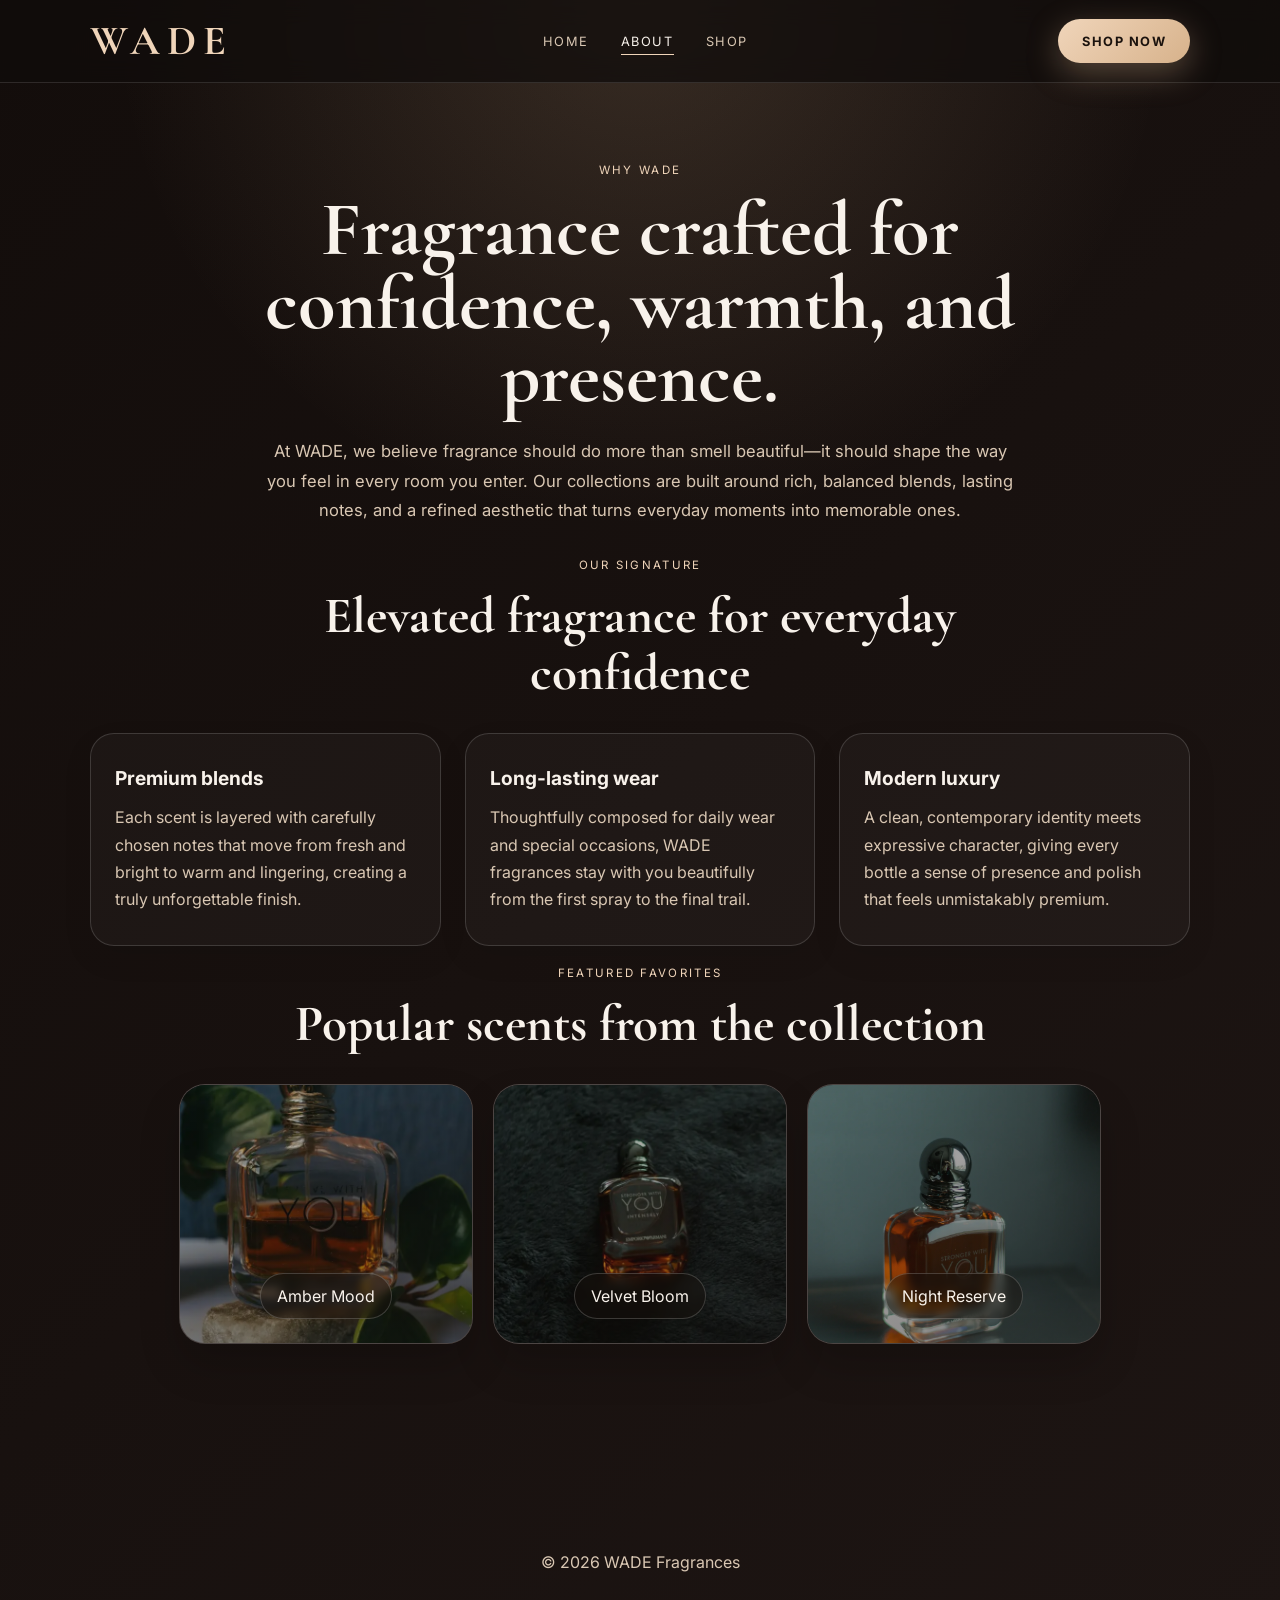
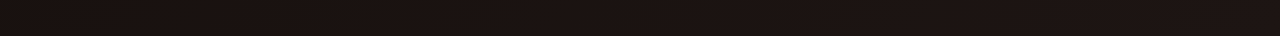
==== about.html @ f9b4cc5c "code adjustments" ====
<!DOCTYPE html>
<html lang="en">
  <head>
    <meta charset="UTF-8" />
    <meta name="viewport" content="width=device-width, initial-scale=1.0" />
    <meta
      name="description"
      content="Learn about WADE Fragrances and explore our signature scent collection."
    />
    <title>About WADE Fragrances</title>
    <link rel="preconnect" href="https://fonts.googleapis.com" />
    <link rel="preconnect" href="https://fonts.gstatic.com" crossorigin />
    <link
      href="https://fonts.googleapis.com/css2?family=Cormorant+Garamond:wght@500;600;700&family=Inter:wght@400;500;600;700;800&display=swap"
      rel="stylesheet"
    />
    <link rel="stylesheet" href="style.css" />
  </head>
  <body>
    <header class="site-header">
      <div class="brand-wrap">
        <a href="index.html" class="brand-name">WADE</a>
      </div>

      <nav class="main-nav" aria-label="Main navigation">
        <a href="index.html">Home</a>
        <a href="about.html" class="current-page">About</a>
        <a href="shopping.html">Shop</a>
      </nav>

      <a href="shopping.html" class="nav-button">Shop Now</a>
    </header>

    <main class="about-page">
      <section class="about-hero">
        <div class="section-heading">
          <p class="eyebrow">Why WADE</p>
          <h1>Fragrance crafted for confidence, warmth, and presence.</h1>
        </div>

        <p class="about-story">
          At WADE, we believe fragrance should do more than smell beautiful—it should shape the way
          you feel in every room you enter. Our collections are built around rich, balanced blends,
          lasting notes, and a refined aesthetic that turns everyday moments into memorable ones.
        </p>
      </section>

      <section class="story-section">
        <div class="section-heading">
          <p class="eyebrow">Our signature</p>
          <h2>Elevated fragrance for everyday confidence</h2>
        </div>

        <div class="about-grid">
          <div class="info-card">
            <h3>Premium blends</h3>
            <p>
              Each scent is layered with carefully chosen notes that move from fresh and bright to
              warm and lingering, creating a truly unforgettable finish.
            </p>
          </div>
          <div class="info-card">
            <h3>Long-lasting wear</h3>
            <p>
              Thoughtfully composed for daily wear and special occasions, WADE fragrances stay with
              you beautifully from the first spray to the final trail.
            </p>
          </div>
          <div class="info-card">
            <h3>Modern luxury</h3>
            <p>
              A clean, contemporary identity meets expressive character, giving every bottle a sense
              of presence and polish that feels unmistakably premium.
            </p>
          </div>
        </div>
      </section>

      <section class="gallery-section">
        <div class="section-heading">
          <p class="eyebrow">Featured favorites</p>
          <h2>Popular scents from the collection</h2>
        </div>

        <div class="mini-gallery">
          <div class="mini-card mini-one">
            <span>Amber Mood</span>
          </div>
          <div class="mini-card mini-two">
            <span>Velvet Bloom</span>
          </div>
          <div class="mini-card mini-three">
            <span>Night Reserve</span>
          </div>
        </div>
      </section>
    </main>

    <footer class="site-footer">
      <p>© 2026 WADE Fragrances</p>
    </footer>

    <script>
      const galleryImages = [
        'stronger with you medium.webp',
        'stronger with you 1 medium.webp',
        'stronger with you 1 small.webp',
        'stonger with you 2 medium.webp',
        'stonger with you 2 small.webp',
        'stonger with you small.webp'
      ];

      document.querySelectorAll('.mini-card').forEach((card) => {
        const image = galleryImages[Math.floor(Math.random() * galleryImages.length)];
        card.style.setProperty('--card-image', `url("Images/${encodeURI(image)}")`);
      });
    </script>
  </body>
</html>
---- style.css ----
:root {
  --bg: #130d0b;
  --bg-soft: #221813;
  --panel: rgba(36, 27, 23, 0.7);
  --panel-strong: rgba(18, 13, 11, 0.92);
  --line: rgba(255, 255, 255, 0.15);
  --text: #f8f2eb;
  --muted: #d9c7b3;
  --gold: #d7b28b;
  --gold-soft: #f0d5ba;
  --shadow: rgba(0, 0, 0, 0.35);
}

* {
  box-sizing: border-box;
}

html {
  scroll-behavior: smooth;
  -webkit-text-size-adjust: 100%;
  text-size-adjust: 100%;
}

body {
  margin: 0;
  min-height: 100vh;
  width: 100%;
  overflow-x: hidden;
  font-family: 'Inter', sans-serif;
  background:
    radial-gradient(circle at top, rgba(215, 178, 139, 0.18), transparent 30%),
    linear-gradient(135deg, var(--bg) 0%, #1d1513 100%);
  color: var(--text);
}

img {
  max-width: 100%;
  display: block;
}

a {
  color: inherit;
  text-decoration: none;
}

.site-header {
  position: sticky;
  top: 0;
  z-index: 10;
  display: flex;
  align-items: center;
  justify-content: space-between;
  gap: 1.5rem;
  padding: 1rem 7vw;
  background: rgba(17, 12, 11, 0.75);
  border-bottom: 1px solid rgba(255, 255, 255, 0.12);
  backdrop-filter: blur(12px);
}

.brand-wrap {
  display: flex;
  align-items: center;
}

.brand-name {
  color: var(--gold-soft);
  font-family: 'Cormorant Garamond', serif;
  font-size: clamp(2rem, 2vw + 1rem, 2.8rem);
  font-weight: 700;
  letter-spacing: 0.16em;
  text-transform: uppercase;
}

.main-nav {
  display: flex;
  align-items: center;
  justify-content: center;
  gap: 2rem;
  flex-wrap: wrap;
}

.main-nav a {
  position: relative;
  color: var(--muted);
  font-size: 0.8rem;
  letter-spacing: 0.12em;
  text-transform: uppercase;
  transition: color 0.25s ease;
}

.main-nav a::after {
  content: '';
  position: absolute;
  left: 0;
  bottom: -0.4rem;
  width: 100%;
  height: 1px;
  background: var(--gold-soft);
  transform: scaleX(0);
  transform-origin: center;
  transition: transform 0.25s ease;
}

.main-nav a:hover::after,
.main-nav a:focus-visible::after,
.main-nav a.current-page::after {
  transform: scaleX(1);
}

.main-nav a:hover,
.main-nav a:focus-visible,
.main-nav a.current-page {
  color: var(--text);
}

.nav-button {
  display: inline-flex;
  align-items: center;
  justify-content: center;
  border-radius: 999px;
  padding: 0.9rem 1.5rem;
  background: linear-gradient(135deg, var(--gold-soft), var(--gold));
  color: #1a120d;
  font-size: 0.8rem;
  letter-spacing: 0.12em;
  font-weight: 700;
  text-transform: uppercase;
  box-shadow: 0 10px 32px rgba(215, 178, 139, 0.35);
}

.primary-btn {
  display: inline-flex;
  align-items: center;
  justify-content: center;
  border-radius: 999px;
  padding: 0.9rem 1.5rem;
  background: linear-gradient(135deg, var(--gold-soft), var(--gold));
  color: #1a120d;
  font-size: 0.8rem;
  letter-spacing: 0.12em;
  text-transform: uppercase;
  font-weight: 700;
  box-shadow: 0 10px 32px rgba(215, 178, 139, 0.35);
  transition: transform 0.25s ease, box-shadow 0.25s ease, opacity 0.25s ease;
}

.primary-btn:hover,
.primary-btn:focus-visible {
  transform: translateY(-2px);
}

.hero {
  display: grid;
  grid-template-columns: 1.15fr 0.85fr;
  align-items: center;
  gap: 2rem;
  padding: 5.5rem 7vw 4rem;
}

.hero-copy {
  max-width: 620px;
}

.eyebrow {
  margin: 0 0 1rem;
  color: var(--gold-soft);
  text-transform: uppercase;
  letter-spacing: 0.2em;
  font-size: 0.72rem;
}

.hero-title {
  margin: 0;
  display: flex;
  flex-direction: column;
  gap: 0.4rem;
}

.title-line {
  display: block;
  font-family: 'Cormorant Garamond', serif;
  font-size: clamp(4rem, 8vw, 8.5rem);
  line-height: 0.88;
  letter-spacing: 0.04em;
  animation: fadeUp 0.8s ease both;
}

.title-line.accent {
  color: var(--gold-soft);
  animation-delay: 0.15s;
}

.hero-text {
  max-width: 560px;
  margin: 1.3rem 0 2rem;
  color: var(--muted);
  font-size: 1.05rem;
  line-height: 1.7;
}

.cta-group {
  display: flex;
  flex-wrap: wrap;
  align-items: center;
  gap: 1rem;
}

.hero-visual {
  position: relative;
  display: flex;
  align-items: center;
  justify-content: center;
  min-height: 430px;
}

.bottle-glow {
  position: absolute;
  width: min(28rem, 72vw);
  height: min(28rem, 72vw);
  border-radius: 50%;
  background: radial-gradient(circle, rgba(215, 178, 139, 0.38), rgba(215, 178, 139, 0) 68%);
  filter: blur(18px);
}

.perfume-bottle {
  position: relative;
  width: 220px;
  height: 280px;
  animation: floatBottle 5s ease-in-out infinite;
}

.cap {
  position: absolute;
  top: 0;
  left: 50%;
  transform: translateX(-50%);
  width: 82px;
  height: 56px;
  border-radius: 18px 18px 10px 10px;
  background: linear-gradient(180deg, #f7ead9, #d7b28b);
  box-shadow: inset 0 -8px 12px rgba(76, 52, 25, 0.15);
}

.glass {
  position: absolute;
  left: 50%;
  bottom: 0;
  transform: translateX(-50%);
  width: 200px;
  height: 220px;
  border-radius: 24px 24px 34px 34px;
  background: linear-gradient(135deg, rgba(255, 255, 255, 0.32), rgba(215, 178, 139, 0.15));
  border: 1px solid rgba(255, 255, 255, 0.22);
  box-shadow: inset 0 0 24px rgba(255, 255, 255, 0.18), 0 28px 50px rgba(0, 0, 0, 0.35);
}

.about-section,
.gallery-section {
  padding: 2rem 7vw 5rem;
  margin-top: 20px;
}

.section-heading {
  max-width: 760px;
  margin: 0 auto 2rem;
  text-align: center;
}

.section-heading h2 {
  margin: 0;
  font-family: 'Cormorant Garamond', serif;
  font-size: clamp(2.5rem, 4vw, 4rem);
  line-height: 1.1;
}

.about-grid {
  display: grid;
  grid-template-columns: repeat(3, minmax(0, 1fr));
  gap: 1.5rem;
}

.info-card {
  padding: 2rem 1.5rem;
  background: rgba(255, 255, 255, 0.03);
  border: 1px solid var(--line);
  border-radius: 24px;
  box-shadow: 0 12px 30px rgba(0, 0, 0, 0.08);
}

.info-card h3 {
  margin: 0 0 0.9rem;
  font-size: 1.2rem;
}

.info-card p {
  margin: 0;
  color: var(--muted);
  line-height: 1.7;
}

.mini-gallery {
  display: grid;
  grid-template-columns: repeat(3, minmax(0, 1fr));
  gap: 1.25rem;
}

.mini-card {
  position: relative;
  display: flex;
  align-items: end;
  justify-content: center;
  min-height: 260px;
  padding: 1.5rem;
  border-radius: 26px;
  overflow: hidden;
  border: 1px solid rgba(255, 255, 255, 0.18);
  box-shadow: 0 22px 40px rgba(0, 0, 0, 0.18);
  background: #241c1a;
}

.mini-card::before {
  content: '';
  position: absolute;
  inset: 0;
  background-image: var(--card-image, none);
  background-size: cover;
  background-position: center;
  background-repeat: no-repeat;
  transform: scale(1.04);
}

.mini-card::after {
  content: '';
  position: absolute;
  inset: 0;
  background: linear-gradient(135deg, rgba(20, 15, 14, 0.2), rgba(20, 15, 14, 0.6));
}

.mini-card span {
  position: relative;
  z-index: 1;
  padding: 0.75rem 1rem;
  border-radius: 999px;
  background: rgba(24, 17, 14, 0.42);
  border: 1px solid rgba(255, 255, 255, 0.18);
  backdrop-filter: blur(4px);
}

.mini-one {
  --card-image: url('Images/stronger%20with%20you%201%20medium.webp');
}

.mini-two {
  --card-image: url('Images/stonger%20with%20you%202%20medium.webp');
}

.mini-three {
  --card-image: url('Images/stronger%20with%20you%20medium.webp');
}

.site-footer {
  padding: 2rem 7vw 3rem;
  color: var(--muted);
  text-align: center;
}

@keyframes fadeUp {
  from {
    opacity: 0;
    transform: translateY(22px);
  }
  to {
    opacity: 1;
    transform: translateY(0);
  }
}

@keyframes floatBottle {
  0%,
  100% {
    transform: translateY(0);
  }
  50% {
    transform: translateY(-10px);
  }
}

@media (max-width: 900px) {
  .hero {
    grid-template-columns: 1fr;
    padding-top: 4rem;
    text-align: center;
  }

  .hero-copy {
    max-width: 100%;
  }

  .cta-group {
    justify-content: center;
  }

  .about-grid {
    grid-template-columns: 1fr;
  }

  .mini-gallery {
    grid-template-columns: repeat(2, minmax(0, 1fr));
  }

  .info-card {
    border: none;
  }
}

@media (max-width: 640px) {
  .site-header {
    padding-inline: 1rem;
    flex-wrap: wrap;
    justify-content: center;
  }

  .main-nav {
    gap: 0.8rem 1.2rem;
  }

  .nav-button {
    display: none;
  }

  .hero {
    padding: 3.5rem 1rem 2.5rem;
  }

  .title-line {
    font-size: clamp(3.2rem, 15vw, 5rem);
  }

  .about-section,
  .gallery-section,
  .about-page {
    padding-inline: 1rem;
  }
  .gallery-section{
    margin-top: 20px;
  }

  .about-grid,
  .mini-gallery {
    grid-template-columns: 1fr;
    gap: 0.7rem;
  }

  .about-grid {
    border: none;
  }

  .info-card {
    padding: 1rem 0.8rem;
    border: none;
    
  }

  .mini-card {
    min-height: 170px;
    padding: 0.7rem;
  }

  .mini-card span {
    font-size: 0.6rem;
    padding: 0.45rem 0.55rem;
  }

  .hero-text {
    font-size: 0.98rem;
  }
}

.about-page {
  padding: 2rem 7vw 5rem;
}

.about-hero {
  padding: 3rem 0 2rem;
}

.about-hero .section-heading {
  max-width: 760px;
  margin: 0 auto;
}

.about-hero h1 {
  margin: 0;
  font-family: 'Cormorant Garamond', serif;
  font-size: clamp(3rem, 6vw, 5.5rem);
  line-height: 0.96;
}

.about-story {
  color: var(--muted);
  font-size: 1.04rem;
  line-height: 1.8;
  max-width: 760px;
  margin: 1.4rem auto 0;
  text-align: center;
}

.about-page .gallery-section {
  padding-top: 0;
}
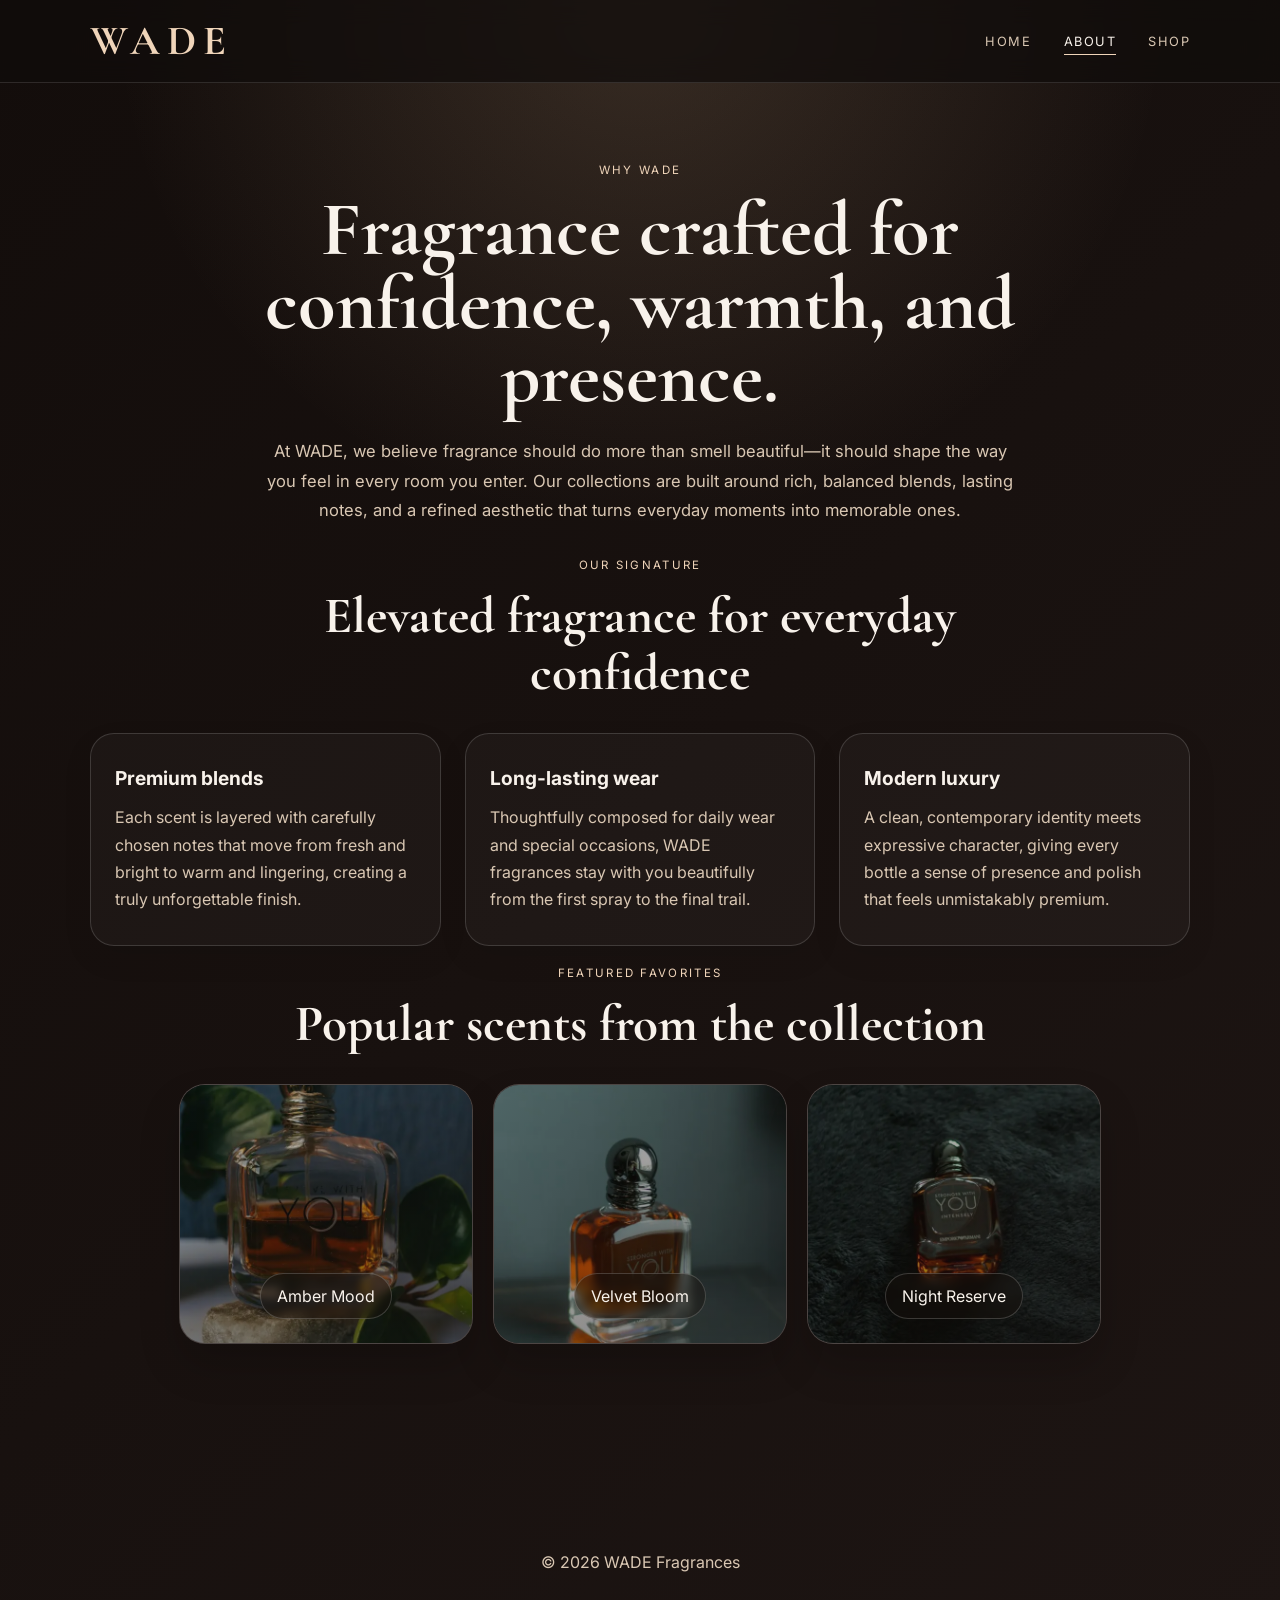
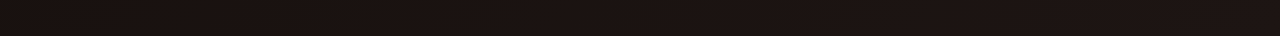
==== commit 80ae937b: "update nav  links" ====
--- a/about.html
+++ b/about.html
@@ -28,7 +28,7 @@
         <a href="shopping.html">Shop</a>
       </nav>
 
-      <a href="shopping.html" class="nav-button">Shop Now</a>
+      <!-- <a href="shopping.html" class="nav-button">Shop Now</a> -->
     </header>
 
     <main class="about-page">
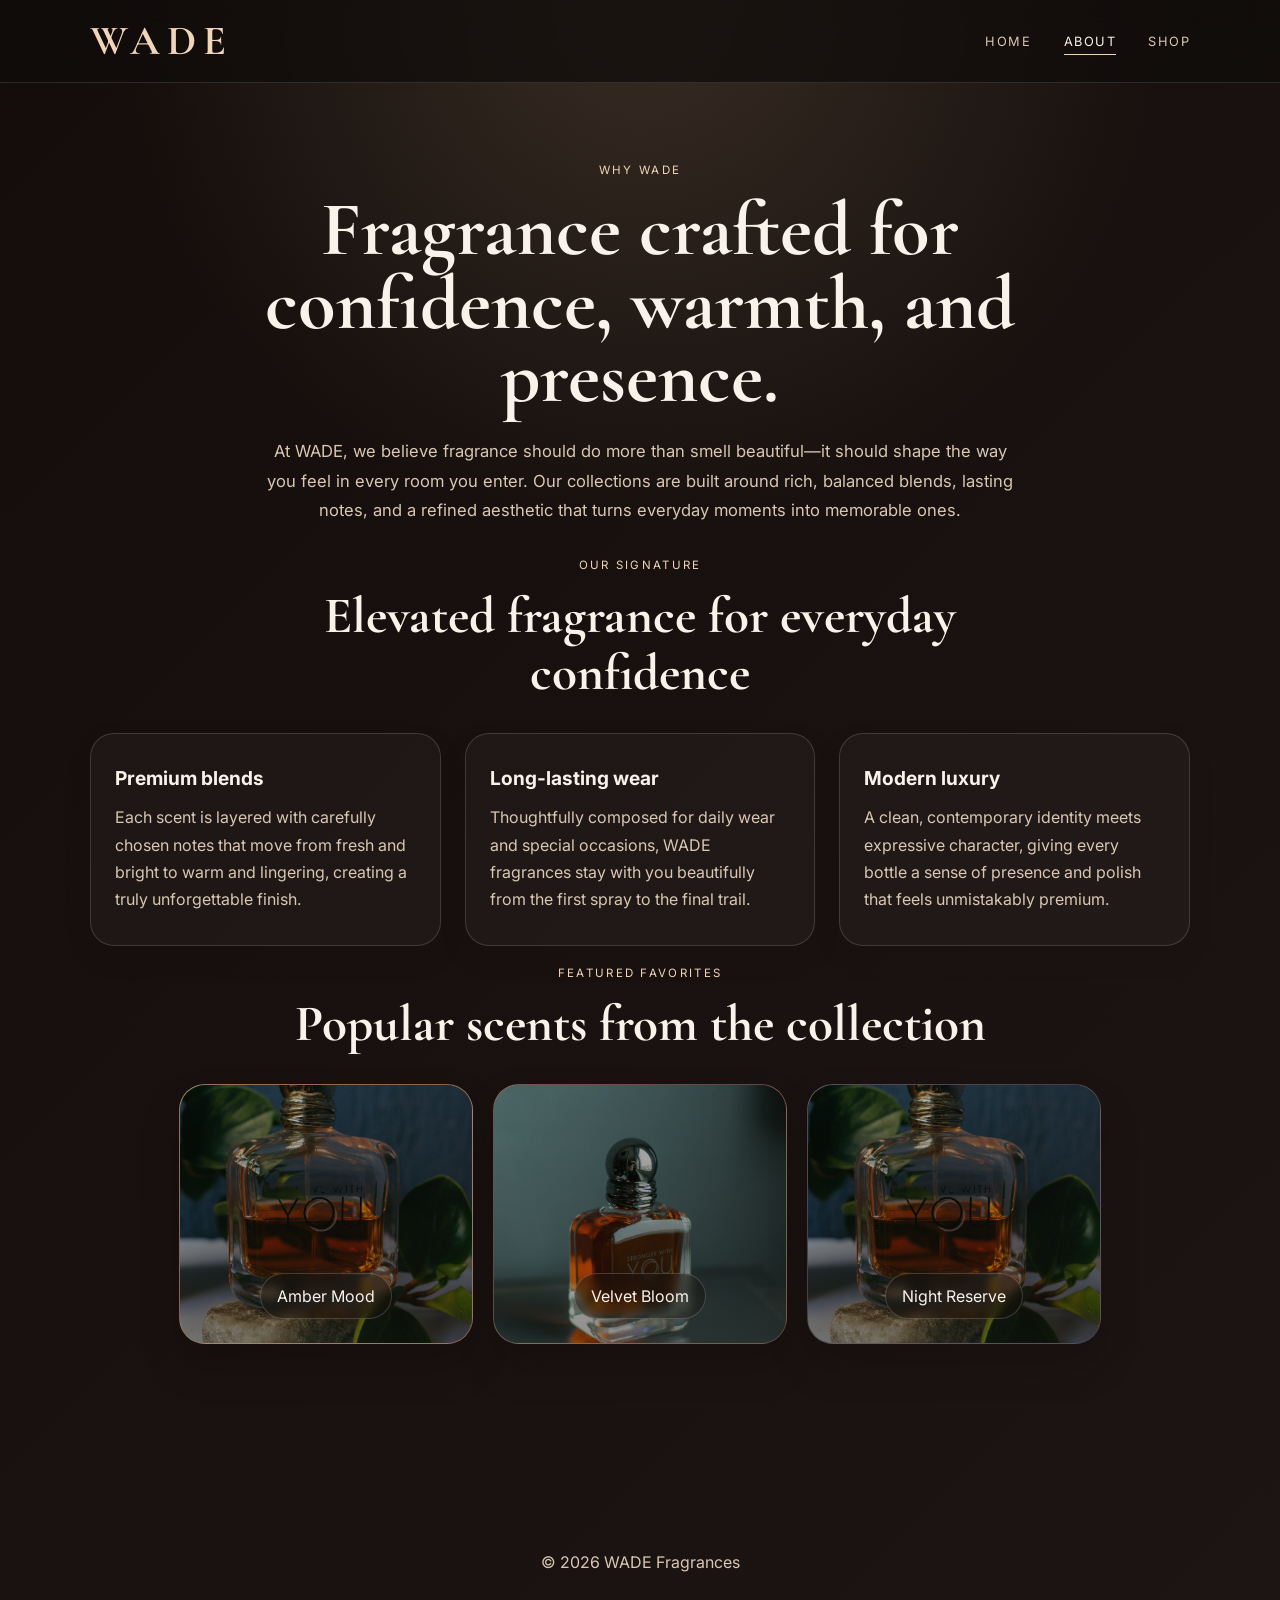
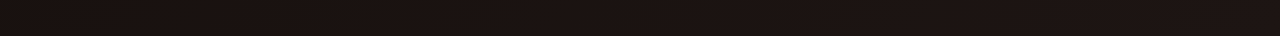
==== commit e841db84: "about changes" ====
--- a/about.html
+++ b/about.html
@@ -84,12 +84,15 @@
 
         <div class="mini-gallery">
           <div class="mini-card mini-one">
+            <img src="" alt="Amber Mood fragrance" />
             <span>Amber Mood</span>
           </div>
           <div class="mini-card mini-two">
+            <img src="" alt="Velvet Bloom fragrance" />
             <span>Velvet Bloom</span>
           </div>
           <div class="mini-card mini-three">
+            <img src="" alt="Night Reserve fragrance" />
             <span>Night Reserve</span>
           </div>
         </div>
@@ -112,7 +115,9 @@
 
       document.querySelectorAll('.mini-card').forEach((card) => {
         const image = galleryImages[Math.floor(Math.random() * galleryImages.length)];
-        card.style.setProperty('--card-image', `url("Images/${encodeURI(image)}")`);
+        const img = card.querySelector('img');
+        img.src = `Images/${encodeURI(image)}`;
+        img.alt = card.querySelector('span').textContent;
       });
     </script>
   </body>
--- a/style.css
+++ b/style.css
@@ -317,17 +317,18 @@
   border: 1px solid rgba(255, 255, 255, 0.18);
   box-shadow: 0 22px 40px rgba(0, 0, 0, 0.18);
   background: #241c1a;
-}
-
-.mini-card::before {
-  content: '';
+  isolation: isolate;
+}
+
+.mini-card img {
   position: absolute;
   inset: 0;
-  background-image: var(--card-image, none);
-  background-size: cover;
-  background-position: center;
-  background-repeat: no-repeat;
+  width: 100%;
+  height: 100%;
+  object-fit: cover;
+  object-position: center;
   transform: scale(1.04);
+  filter: saturate(1.1) contrast(1.04);
 }
 
 .mini-card::after {
@@ -335,6 +336,7 @@
   position: absolute;
   inset: 0;
   background: linear-gradient(135deg, rgba(20, 15, 14, 0.2), rgba(20, 15, 14, 0.6));
+  z-index: 0;
 }
 
 .mini-card span {
@@ -348,15 +350,15 @@
 }
 
 .mini-one {
-  --card-image: url('Images/stronger%20with%20you%201%20medium.webp');
+  background: linear-gradient(135deg, rgba(210, 163, 120, 0.66), rgba(119, 64, 40, 0.9));
 }
 
 .mini-two {
-  --card-image: url('Images/stonger%20with%20you%202%20medium.webp');
+  background: linear-gradient(135deg, rgba(145, 105, 73, 0.7), rgba(61, 31, 21, 0.9));
 }
 
 .mini-three {
-  --card-image: url('Images/stronger%20with%20you%20medium.webp');
+  background: linear-gradient(135deg, rgba(84, 68, 95, 0.72), rgba(28, 20, 33, 0.9));
 }
 
 .site-footer {
